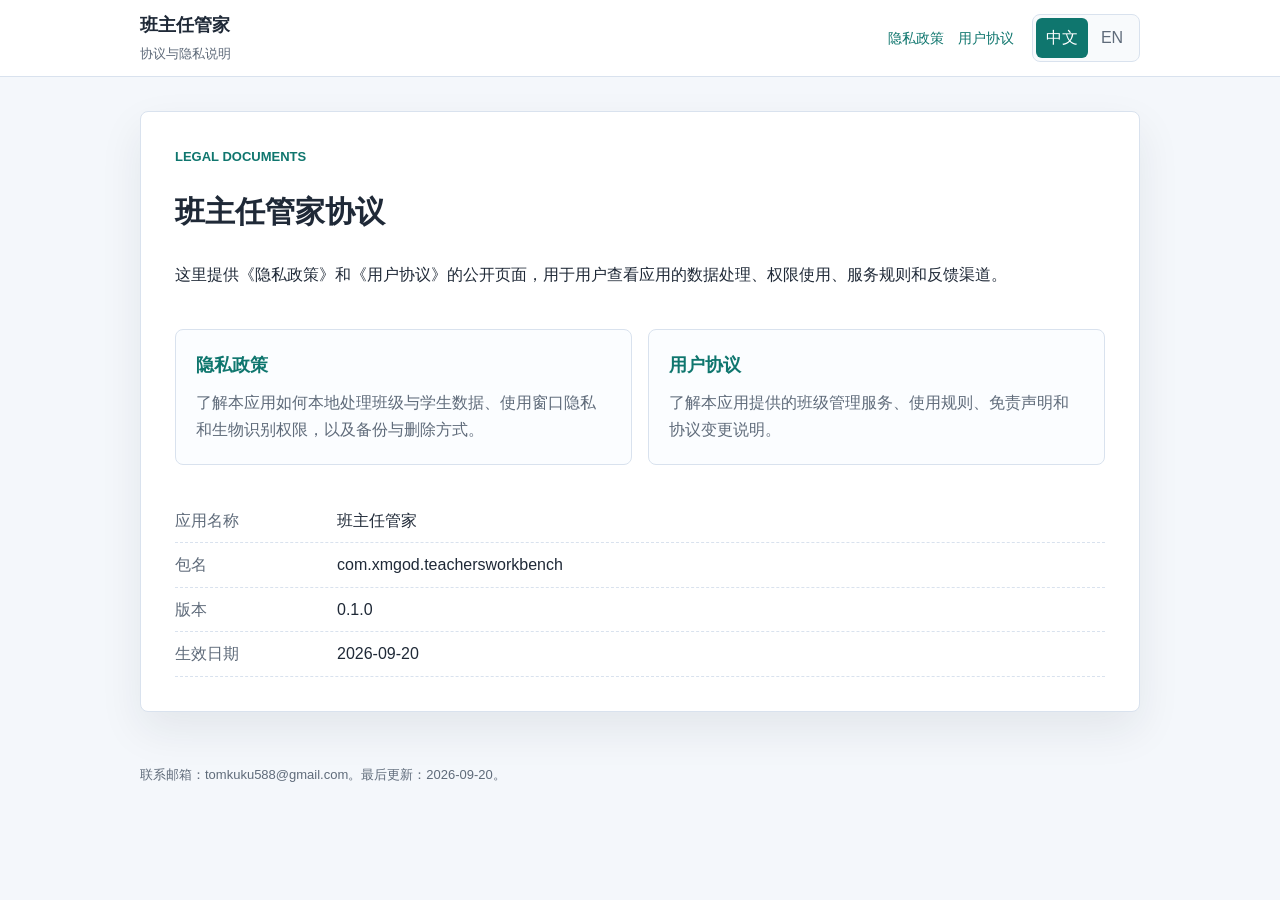
==== index.html @ ae10dfd5 "Add privacy policy and user agreement pages for TeachersWorkbench" ====
<!doctype html>
<html lang="zh-CN">
<head>
  <meta charset="utf-8">
  <meta name="viewport" content="width=device-width, initial-scale=1">
  <meta name="description" content="班主任管家隐私政策和用户协议。">
  <title>班主任管家协议</title>
  <link rel="stylesheet" href="assets/legal.css">
</head>
<body>
  <header class="site-header">
    <div class="site-header__inner">
      <a class="brand" href="index.html" aria-label="班主任管家协议首页">
        <span class="brand__name">班主任管家</span>
        <span class="brand__meta">
          <span data-lang="zh">协议与隐私说明</span>
          <span data-lang="en" hidden>Terms and Privacy</span>
        </span>
      </a>
      <nav class="nav" aria-label="协议导航">
        <a href="privacy-policy.html">
          <span data-lang="zh">隐私政策</span>
          <span data-lang="en" hidden>Privacy Policy</span>
        </a>
        <a href="user-agreement.html">
          <span data-lang="zh">用户协议</span>
          <span data-lang="en" hidden>User Agreement</span>
        </a>
      </nav>
      <div class="language-switch" role="group" aria-label="Language switch">
        <button type="button" data-lang-switch="zh" aria-pressed="true">中文</button>
        <button type="button" data-lang-switch="en" aria-pressed="false">EN</button>
      </div>
    </div>
  </header>

  <main class="site-main">
    <section class="legal-card hero" data-lang="zh">
      <p class="eyebrow">Legal Documents</p>
      <h1>班主任管家协议</h1>
      <p>这里提供《隐私政策》和《用户协议》的公开页面，用于用户查看应用的数据处理、权限使用、服务规则和反馈渠道。</p>
      <div class="link-grid">
        <a class="link-card" href="privacy-policy.html">
          <strong>隐私政策</strong>
          <span>了解本应用如何本地处理班级与学生数据、使用窗口隐私和生物识别权限，以及备份与删除方式。</span>
        </a>
        <a class="link-card" href="user-agreement.html">
          <strong>用户协议</strong>
          <span>了解本应用提供的班级管理服务、使用规则、免责声明和协议变更说明。</span>
        </a>
      </div>
      <dl class="meta-list compact">
        <div><dt>应用名称</dt><dd>班主任管家</dd></div>
        <div><dt>包名</dt><dd>com.xmgod.teachersworkbench</dd></div>
        <div><dt>版本</dt><dd>0.1.0</dd></div>
        <div><dt>生效日期</dt><dd>2026-09-20</dd></div>
      </dl>
    </section>

    <section class="legal-card hero" data-lang="en" hidden>
      <p class="eyebrow">Legal Documents</p>
      <h1>Class Teacher Workbench Terms</h1>
      <p>This page provides public access to the Privacy Policy and User Agreement for reviewing data handling, permission use, service rules, and feedback channels.</p>
      <div class="link-grid">
        <a class="link-card" href="privacy-policy.html?lang=en">
          <strong>Privacy Policy</strong>
          <span>Learn how the app handles class and student data locally, uses the privacy window and biometric permissions, and how to back up or delete data.</span>
        </a>
        <a class="link-card" href="user-agreement.html?lang=en">
          <strong>User Agreement</strong>
          <span>Learn about the classroom management service, usage rules, disclaimers, and agreement updates.</span>
        </a>
      </div>
      <dl class="meta-list compact">
        <div><dt>App name</dt><dd>Class Teacher Workbench (班主任管家)</dd></div>
        <div><dt>Bundle name</dt><dd>com.xmgod.teachersworkbench</dd></div>
        <div><dt>Version</dt><dd>0.1.0</dd></div>
        <div><dt>Effective date</dt><dd>2026-09-20</dd></div>
      </dl>
    </section>
  </main>

  <footer class="site-footer">
    <p>
      <span data-lang="zh">联系邮箱：tomkuku588@gmail.com。最后更新：2026-09-20。</span>
      <span data-lang="en" hidden>Contact email: tomkuku588@gmail.com. Last updated: 2026-09-20.</span>
    </p>
  </footer>

  <script src="assets/legal.js"></script>
</body>
</html>
---- assets/legal.css ----
:root {
  color-scheme: light;
  --bg: #f4f7fb;
  --panel: #ffffff;
  --text: #1f2937;
  --muted: #5f6b7a;
  --border: #d9e2ee;
  --border-strong: #bdc9d9;
  --accent: #0f766e;
  --accent-strong: #0b5f59;
  --accent-soft: #e8f6f4;
  --table-head: #eef6f8;
  --shadow: rgba(31, 41, 55, 0.08);
}

* {
  box-sizing: border-box;
}

body {
  margin: 0;
  background: var(--bg);
  color: var(--text);
  font-family: -apple-system, BlinkMacSystemFont, "Segoe UI", "PingFang SC", "Microsoft YaHei", sans-serif;
  line-height: 1.72;
}

a {
  color: var(--accent);
  text-decoration: none;
}

a:hover {
  color: var(--accent-strong);
  text-decoration: underline;
}

button {
  font: inherit;
}

[hidden] {
  display: none !important;
}

.site-header {
  background: rgba(255, 255, 255, 0.96);
  border-bottom: 1px solid var(--border);
  position: sticky;
  top: 0;
  z-index: 10;
  backdrop-filter: blur(14px);
}

.site-header__inner,
.site-main,
.site-footer {
  width: min(100%, 1040px);
  margin: 0 auto;
  padding: 0 20px;
}

.site-header__inner {
  display: grid;
  grid-template-columns: minmax(220px, 1fr) auto auto;
  align-items: center;
  gap: 18px;
  min-height: 76px;
}

.brand {
  display: flex;
  flex-direction: column;
  gap: 2px;
  min-width: 0;
  color: var(--text);
}

.brand:hover {
  text-decoration: none;
}

.brand__name {
  font-size: 18px;
  font-weight: 700;
  white-space: nowrap;
}

.brand__meta {
  color: var(--muted);
  font-size: 13px;
}

.nav {
  display: flex;
  flex-wrap: wrap;
  justify-content: flex-end;
  gap: 14px;
  font-size: 14px;
}

.language-switch {
  display: inline-flex;
  padding: 3px;
  border: 1px solid var(--border);
  border-radius: 8px;
  background: #f8fafc;
}

.language-switch button {
  min-width: 48px;
  border: 0;
  border-radius: 6px;
  padding: 6px 10px;
  background: transparent;
  color: var(--muted);
  cursor: pointer;
}

.language-switch button[aria-pressed="true"] {
  background: var(--accent);
  color: #ffffff;
}

.site-main {
  padding-top: 34px;
  padding-bottom: 52px;
}

.legal-card {
  background: var(--panel);
  border: 1px solid var(--border);
  border-radius: 8px;
  min-width: 0;
  padding: 34px;
  box-shadow: 0 18px 44px var(--shadow);
}

.hero {
  display: grid;
  gap: 16px;
}

.eyebrow {
  margin: 0 0 8px;
  color: var(--accent);
  font-size: 13px;
  font-weight: 700;
  letter-spacing: 0;
  text-transform: uppercase;
}

h1,
h2 {
  line-height: 1.3;
  margin: 0 0 14px;
}

h1 {
  font-size: 30px;
}

h2 {
  margin-top: 34px;
  padding-top: 4px;
  font-size: 22px;
}

p {
  margin: 0 0 14px;
  overflow-wrap: anywhere;
}

.lead {
  color: #2f3b4a;
  font-size: 17px;
}

ul {
  margin: 0 0 16px;
  padding-left: 22px;
}

li + li {
  margin-top: 6px;
}

table {
  width: 100%;
  max-width: 100%;
  border-collapse: collapse;
  table-layout: fixed;
  margin: 18px 0 26px;
  font-size: 14px;
}

th,
td {
  border: 1px solid var(--border);
  padding: 10px 12px;
  text-align: left;
  vertical-align: top;
  overflow-wrap: anywhere;
}

th {
  background: var(--table-head);
  color: #253142;
  font-weight: 700;
}

.link-grid {
  display: grid;
  grid-template-columns: repeat(2, minmax(0, 1fr));
  gap: 16px;
  margin: 10px 0 8px;
}

.link-card {
  display: grid;
  gap: 8px;
  min-height: 130px;
  border: 1px solid var(--border);
  border-radius: 8px;
  padding: 20px;
  background: #fbfdff;
  color: var(--text);
}

.link-card:hover {
  border-color: var(--accent);
  background: var(--accent-soft);
  text-decoration: none;
}

.link-card strong {
  color: var(--accent);
  font-size: 18px;
}

.link-card span {
  color: var(--muted);
}

.meta-list {
  display: grid;
  gap: 8px;
  margin: 18px 0 0;
}

.meta-list div {
  display: grid;
  grid-template-columns: 150px 1fr;
  gap: 12px;
  border-bottom: 1px dashed var(--border);
  padding-bottom: 8px;
}

.meta-list.compact {
  margin-top: 18px;
}

.meta-list dt {
  color: var(--muted);
}

.meta-list dd {
  margin: 0;
  overflow-wrap: anywhere;
}

.site-footer {
  color: var(--muted);
  font-size: 13px;
  padding-bottom: 30px;
}

@media (max-width: 760px) {
  .site-header {
    position: static;
  }

  .site-header__inner,
  .site-main,
  .site-footer {
    padding-left: 12px;
    padding-right: 12px;
  }

  .site-header__inner {
    grid-template-columns: 1fr;
    align-items: start;
    gap: 12px;
    padding-top: 16px;
    padding-bottom: 16px;
  }

  .nav {
    justify-content: flex-start;
  }

  .legal-card {
    padding: 22px;
  }

  h1 {
    font-size: 26px;
  }

  h2 {
    font-size: 20px;
  }

  .lead {
    font-size: 16px;
  }

  .link-grid {
    grid-template-columns: 1fr;
  }

  .link-card {
    min-height: auto;
  }

  .meta-list div {
    grid-template-columns: 1fr;
    gap: 2px;
  }

  table {
    display: table;
    max-width: 100%;
    overflow-x: visible;
    white-space: normal;
  }

  th,
  td {
    min-width: 0;
    word-break: break-word;
  }
}
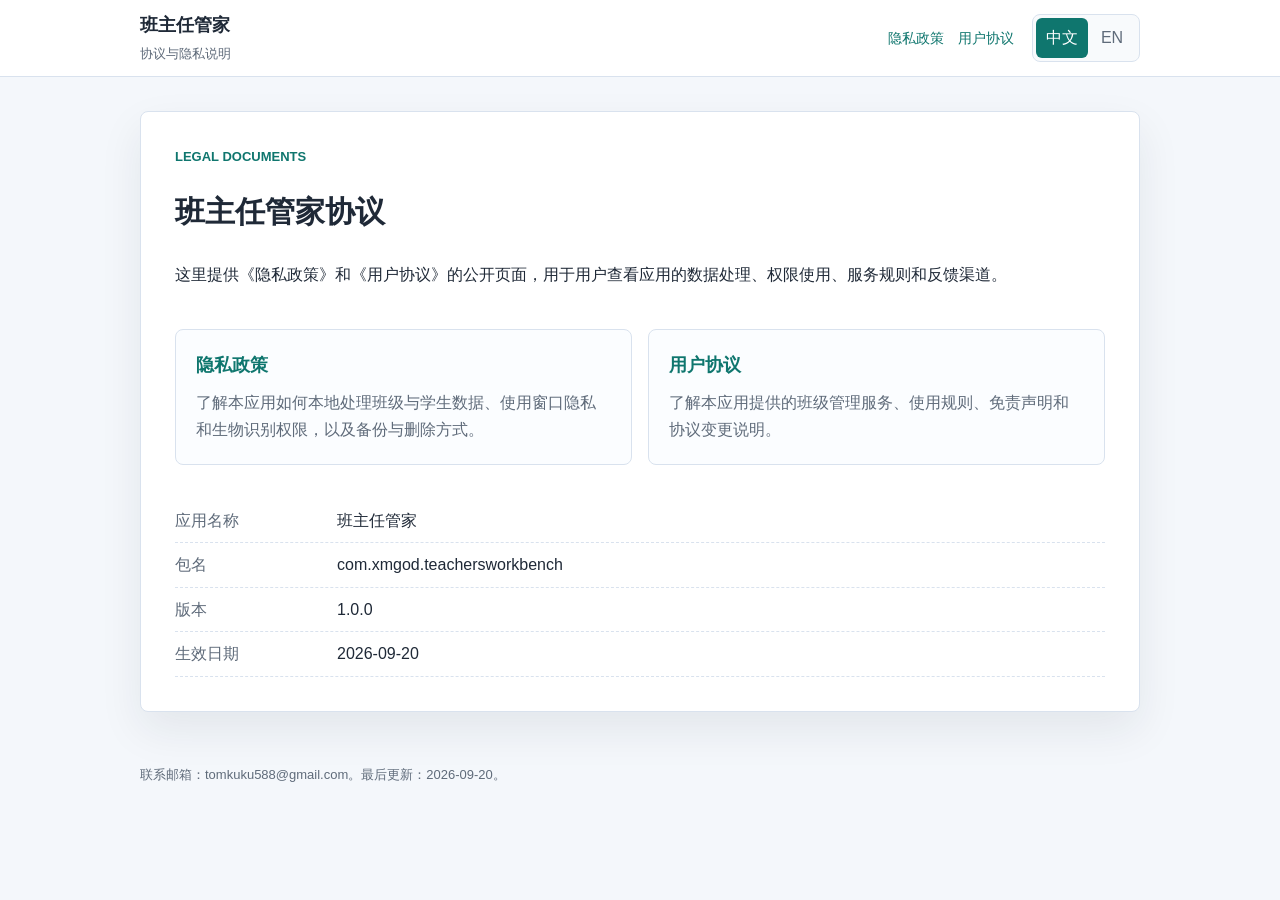
==== commit 744b131d: "Bump app version to 1.0.0 in legal pages" ====
--- a/index.html
+++ b/index.html
@@ -52,7 +52,7 @@
       <dl class="meta-list compact">
         <div><dt>应用名称</dt><dd>班主任管家</dd></div>
         <div><dt>包名</dt><dd>com.xmgod.teachersworkbench</dd></div>
-        <div><dt>版本</dt><dd>0.1.0</dd></div>
+        <div><dt>版本</dt><dd>1.0.0</dd></div>
         <div><dt>生效日期</dt><dd>2026-09-20</dd></div>
       </dl>
     </section>
@@ -74,7 +74,7 @@
       <dl class="meta-list compact">
         <div><dt>App name</dt><dd>Class Teacher Workbench (班主任管家)</dd></div>
         <div><dt>Bundle name</dt><dd>com.xmgod.teachersworkbench</dd></div>
-        <div><dt>Version</dt><dd>0.1.0</dd></div>
+        <div><dt>Version</dt><dd>1.0.0</dd></div>
         <div><dt>Effective date</dt><dd>2026-09-20</dd></div>
       </dl>
     </section>
